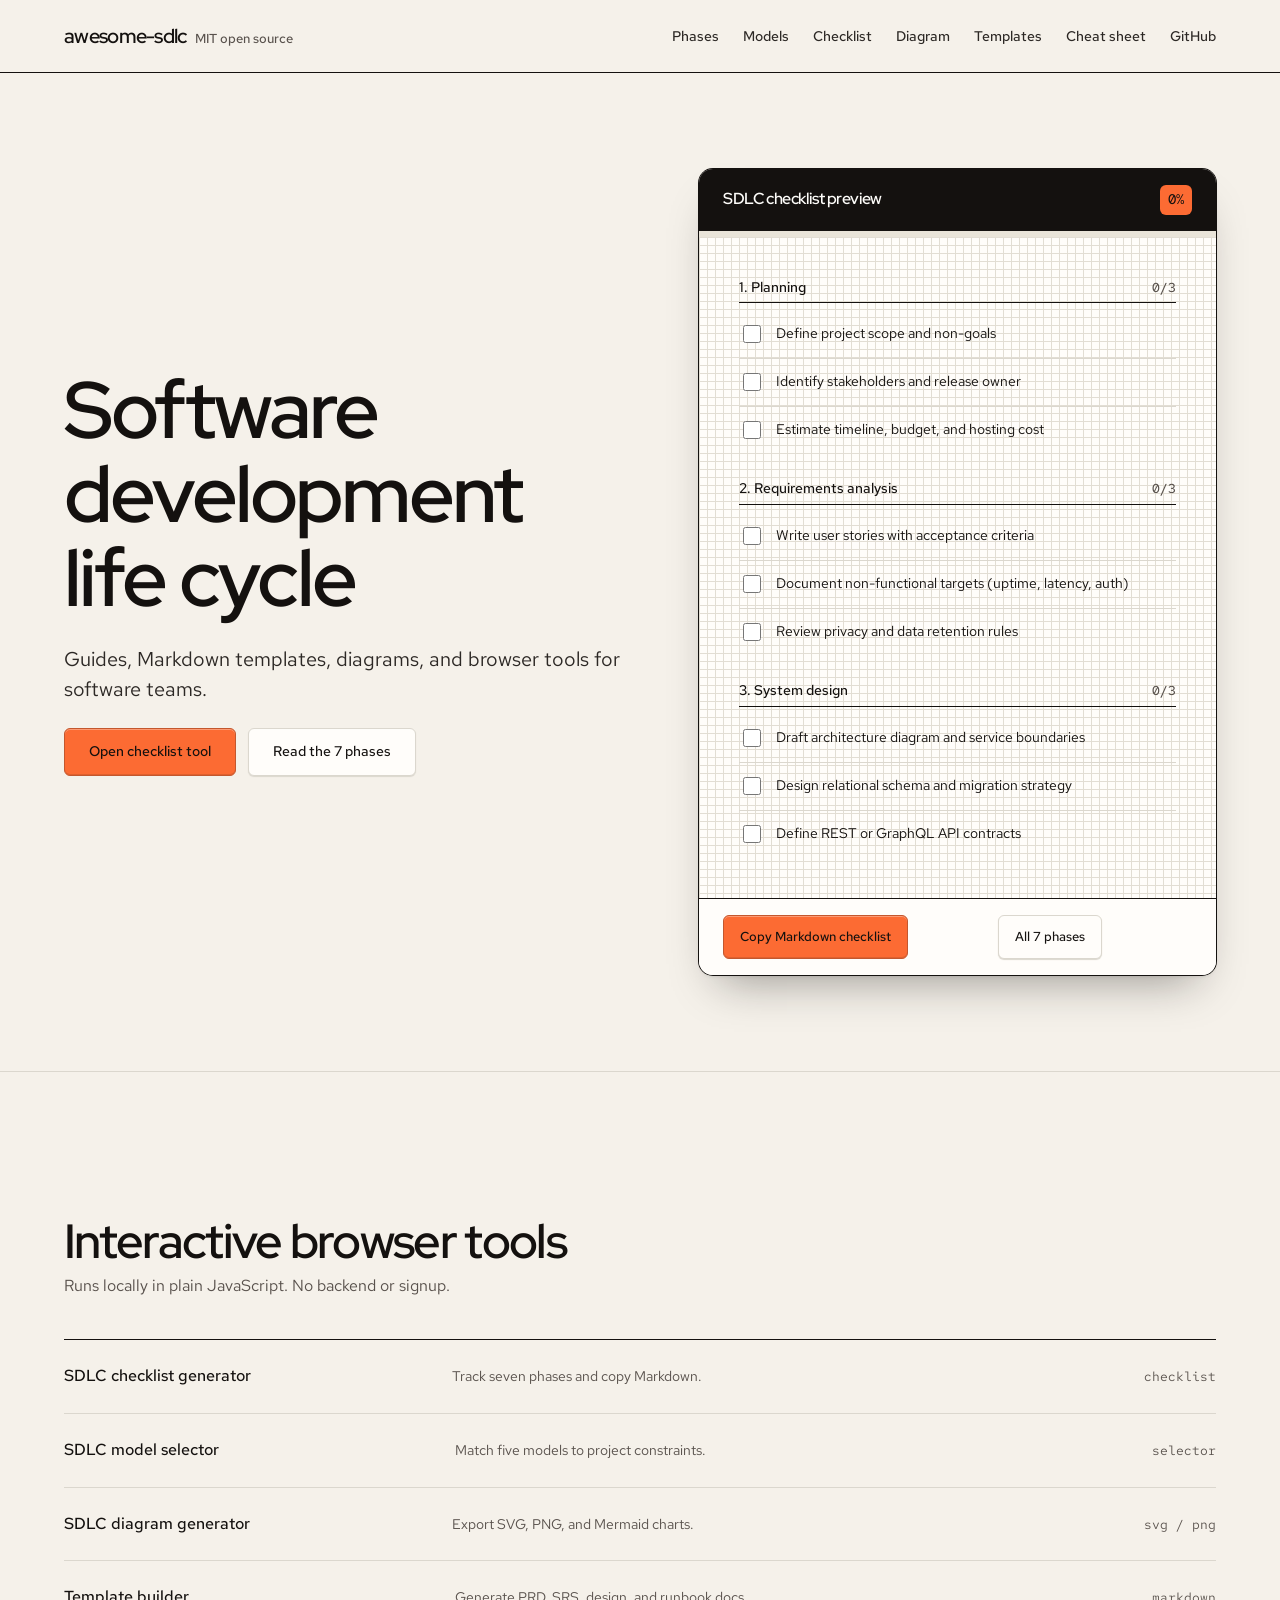
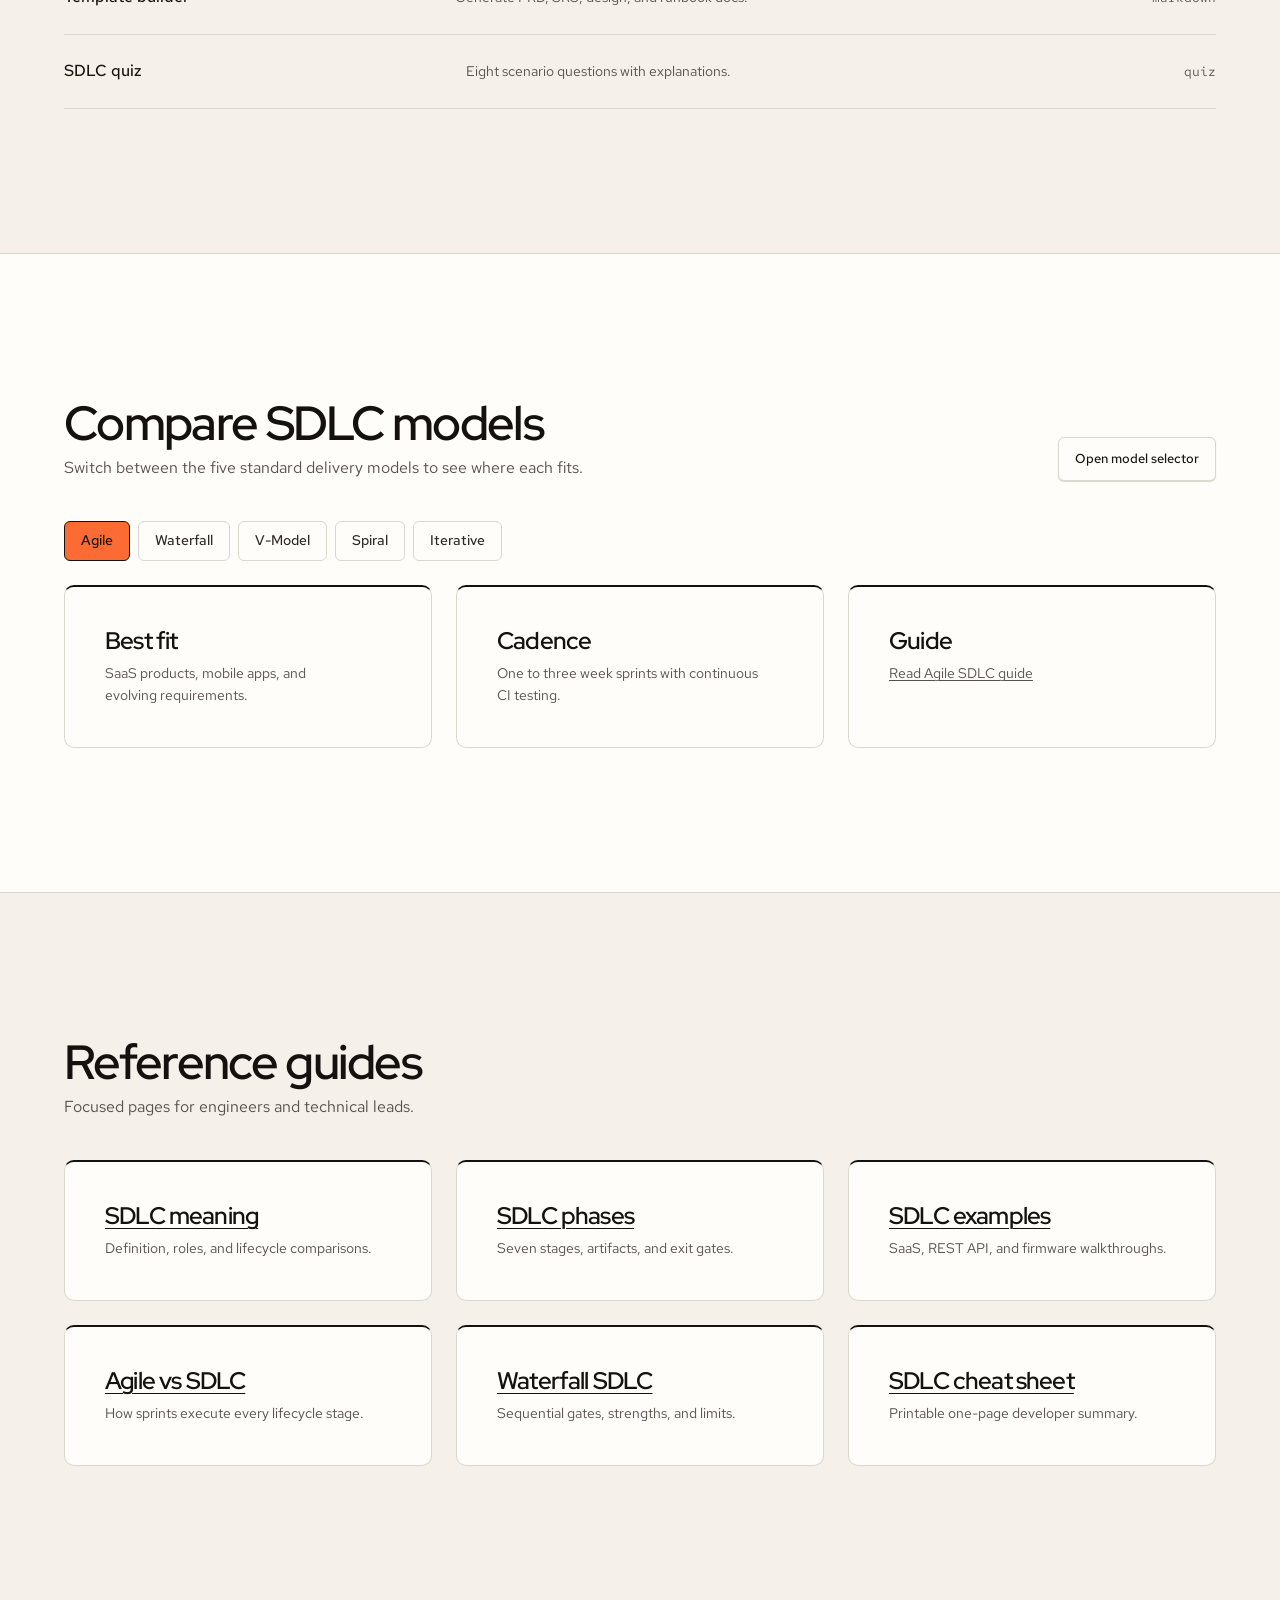
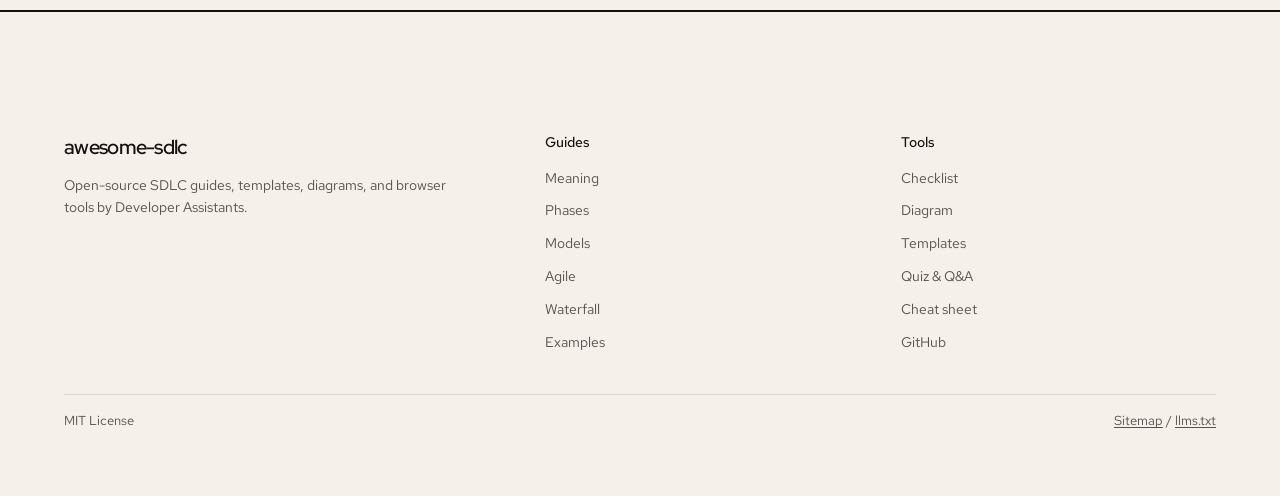
==== docs/index.html @ 7b8e0a0b "Initial release: SDLC guides, Markdown templates, diagrams, and interactive browser tools" ====
<!DOCTYPE html>
<html lang="en">
<head>
  <meta charset="UTF-8">
  <meta name="viewport" content="width=device-width, initial-scale=1.0">
  <meta name="google-site-verification" content="HqgfQrEQATXaycciOAu8GzuJP8BSRHtaR1JrgBtnApU" />
  <title>Software Development Life Cycle (SDLC): Complete Guide, Templates & Tools</title>
  <meta name="description" content="Free open-source Software Development Life Cycle (SDLC) guide, 7 phases, models comparison, downloadable templates, diagrams, and interactive browser tools.">
  <link rel="canonical" href="https://developer-assistants.github.io/awesome-sdlc/">
  <meta property="og:type" content="website">
  <meta property="og:title" content="Software Development Life Cycle (SDLC): Complete Guide, Templates & Tools">
  <meta property="og:description" content="Free open-source Software Development Life Cycle (SDLC) guide, 7 phases, models comparison, downloadable templates, diagrams, and interactive browser tools.">
  <meta property="og:url" content="https://developer-assistants.github.io/awesome-sdlc/">
  <meta name="twitter:card" content="summary">
  <meta name="twitter:title" content="Software Development Life Cycle (SDLC): Complete Guide, Templates & Tools">
  <meta name="twitter:description" content="Free open-source Software Development Life Cycle (SDLC) guide, 7 phases, models comparison, downloadable templates, diagrams, and interactive browser tools.">
  <link rel="preconnect" href="https://fonts.googleapis.com">
  <link rel="preconnect" href="https://fonts.gstatic.com" crossorigin>
  <link href="https://fonts.googleapis.com/css2?family=Red+Hat+Display:wght@600&family=Red+Hat+Text:wght@400;500&family=Red+Hat+Mono:wght@400;500&display=swap" rel="stylesheet">
  <link rel="stylesheet" href="./assets/site.css">
  <script type="application/ld+json">{"@context":"https://schema.org","@type":"WebSite","name":"Software Development Life Cycle (SDLC): Complete Guide, Templates & Tools","headline":"Software Development Life Cycle (SDLC): Complete Guide, Templates & Tools","description":"Free open-source Software Development Life Cycle (SDLC) guide, 7 phases, models comparison, downloadable templates, diagrams, and interactive browser tools.","url":"https://developer-assistants.github.io/awesome-sdlc/","isAccessibleForFree":true,"license":"https://opensource.org/licenses/MIT","publisher":{"@type":"Organization","name":"Developer Assistants","url":"https://github.com/developer-assistants"}}</script>
</head>
<body>
  <header class="site-header">
    <div class="container nav-bar">
      <a class="brand" href="./">
        <span>awesome-sdlc</span>
        <span class="brand-tag">MIT open source</span>
      </a>
      <nav aria-label="Primary navigation">
        <ul class="nav-list">
            <li><a href="./phases/">Phases</a></li>
            <li><a href="./models/">Models</a></li>
            <li><a href="./checklist/">Checklist</a></li>
            <li><a href="./diagram/">Diagram</a></li>
            <li><a href="./templates/">Templates</a></li>
            <li><a href="./cheat-sheet/">Cheat sheet</a></li>
            <li><a href="https://github.com/developer-assistants/awesome-sdlc">GitHub</a></li>
        </ul>
      </nav>
    </div>
  </header>

  <main>
    <section class="hero">
      <div class="container hero-grid">
        <div class="hero-copy">
          <h1>Software development life cycle</h1>
          <p class="lead">Guides, Markdown templates, diagrams, and browser tools for software teams.</p>
          <div class="btn-row">
            <a class="btn btn--primary" href="./checklist/">Open checklist tool</a>
            <a class="btn" href="./phases/">Read the 7 phases</a>
          </div>
        </div>

        <div class="notebook-card" data-checklist-app="hero">
          <div class="notebook-head">
            <span class="notebook-title">SDLC checklist preview</span>
            <span class="notebook-stat" data-progress-pct>0%</span>
          </div>
          <div class="progress-track">
            <div class="progress-fill" data-progress-bar></div>
          </div>
          <div class="notebook-body" data-checklist-body>
            <div class="phase-group">
              <div class="phase-heading"><span>1. Planning</span><span class="phase-count">0/3</span></div>
              <ul class="check-list">
                <li class="check-item"><label><input type="checkbox"><span>Define project scope and non-goals</span></label></li>
                <li class="check-item"><label><input type="checkbox"><span>Identify stakeholders and release owner</span></label></li>
                <li class="check-item"><label><input type="checkbox"><span>Estimate timeline, budget, and hosting cost</span></label></li>
              </ul>
            </div>
          </div>
          <div class="notebook-foot">
            <button type="button" class="btn btn--primary btn--sm" data-copy-md>Copy Markdown checklist</button>
            <a class="btn btn--sm" href="./checklist/">All 7 phases</a>
            <span class="status-note" data-checklist-status aria-live="polite"></span>
          </div>
        </div>
      </div>
    </section>

    <section class="section">
      <div class="container">
        <div class="section-head">
          <div>
            <h2>Interactive browser tools</h2>
            <p>Runs locally in plain JavaScript. No backend or signup.</p>
          </div>
        </div>
        <ul class="ruled-list">
          <li class="ruled-row">
            <a href="./checklist/">SDLC checklist generator</a>
            <span class="ruled-desc">Track seven phases and copy Markdown.</span>
            <span class="ruled-meta">checklist</span>
          </li>
          <li class="ruled-row">
            <a href="./models/">SDLC model selector</a>
            <span class="ruled-desc">Match five models to project constraints.</span>
            <span class="ruled-meta">selector</span>
          </li>
          <li class="ruled-row">
            <a href="./diagram/">SDLC diagram generator</a>
            <span class="ruled-desc">Export SVG, PNG, and Mermaid charts.</span>
            <span class="ruled-meta">svg / png</span>
          </li>
          <li class="ruled-row">
            <a href="./templates/">Template builder</a>
            <span class="ruled-desc">Generate PRD, SRS, design, and runbook docs.</span>
            <span class="ruled-meta">markdown</span>
          </li>
          <li class="ruled-row">
            <a href="./interview-questions/">SDLC quiz</a>
            <span class="ruled-desc">Eight scenario questions with explanations.</span>
            <span class="ruled-meta">quiz</span>
          </li>
        </ul>
      </div>
    </section>

    <section class="section section--alt">
      <div class="container">
        <div class="section-head">
          <div>
            <h2>Compare SDLC models</h2>
            <p>Switch between the five standard delivery models to see where each fits.</p>
          </div>
          <a class="btn btn--sm" href="./models/">Open model selector</a>
        </div>

        <div data-model-tabs>
          <div class="tab-strip" role="tablist" aria-label="SDLC models">
            <button type="button" class="tab-btn" role="tab" aria-selected="true" aria-controls="panel-agile">Agile</button>
            <button type="button" class="tab-btn" role="tab" aria-selected="false" aria-controls="panel-waterfall">Waterfall</button>
            <button type="button" class="tab-btn" role="tab" aria-selected="false" aria-controls="panel-vmodel">V-Model</button>
            <button type="button" class="tab-btn" role="tab" aria-selected="false" aria-controls="panel-spiral">Spiral</button>
            <button type="button" class="tab-btn" role="tab" aria-selected="false" aria-controls="panel-iterative">Iterative</button>
          </div>

          <div id="panel-agile" role="tabpanel" class="grid-3">
            <div class="sheet-box">
              <h3>Best fit</h3>
              <p>SaaS products, mobile apps, and evolving requirements.</p>
            </div>
            <div class="sheet-box">
              <h3>Cadence</h3>
              <p>One to three week sprints with continuous CI testing.</p>
            </div>
            <div class="sheet-box">
              <h3>Guide</h3>
              <p><a href="./agile/">Read Agile SDLC guide</a></p>
            </div>
          </div>
          <div id="panel-waterfall" role="tabpanel" class="grid-3" hidden>
            <div class="sheet-box">
              <h3>Best fit</h3>
              <p>Fixed-scope contracts and regulated stage-gate work.</p>
            </div>
            <div class="sheet-box">
              <h3>Cadence</h3>
              <p>Sequential phases with formal sign-off before coding.</p>
            </div>
            <div class="sheet-box">
              <h3>Guide</h3>
              <p><a href="./waterfall/">Read Waterfall SDLC guide</a></p>
            </div>
          </div>
          <div id="panel-vmodel" role="tabpanel" class="grid-3" hidden>
            <div class="sheet-box">
              <h3>Best fit</h3>
              <p>Medical devices, aerospace, and audited banking.</p>
            </div>
            <div class="sheet-box">
              <h3>Cadence</h3>
              <p>Every specification pairs directly with a verification test.</p>
            </div>
            <div class="sheet-box">
              <h3>Guide</h3>
              <p><a href="./models/">Open SDLC model selector</a></p>
            </div>
          </div>
          <div id="panel-spiral" role="tabpanel" class="grid-3" hidden>
            <div class="sheet-box">
              <h3>Best fit</h3>
              <p>Large, novel R&amp;D systems with high technical risk.</p>
            </div>
            <div class="sheet-box">
              <h3>Cadence</h3>
              <p>Repeats objectives, risk prototypes, build, and review.</p>
            </div>
            <div class="sheet-box">
              <h3>Guide</h3>
              <p><a href="./models/">Open SDLC model selector</a></p>
            </div>
          </div>
          <div id="panel-iterative" role="tabpanel" class="grid-3" hidden>
            <div class="sheet-box">
              <h3>Best fit</h3>
              <p>Platform migrations with clear core architecture.</p>
            </div>
            <div class="sheet-box">
              <h3>Cadence</h3>
              <p>Thin end-to-end release expanded over planned milestones.</p>
            </div>
            <div class="sheet-box">
              <h3>Guide</h3>
              <p><a href="./models/">Open SDLC model selector</a></p>
            </div>
          </div>
        </div>
      </div>
    </section>

    <section class="section">
      <div class="container">
        <div class="section-head">
          <div>
            <h2>Reference guides</h2>
            <p>Focused pages for engineers and technical leads.</p>
          </div>
        </div>
        <div class="grid-3">
          <div class="sheet-box">
            <h3><a href="./meaning/">SDLC meaning</a></h3>
            <p>Definition, roles, and lifecycle comparisons.</p>
          </div>
          <div class="sheet-box">
            <h3><a href="./phases/">SDLC phases</a></h3>
            <p>Seven stages, artifacts, and exit gates.</p>
          </div>
          <div class="sheet-box">
            <h3><a href="./examples/">SDLC examples</a></h3>
            <p>SaaS, REST API, and firmware walkthroughs.</p>
          </div>
          <div class="sheet-box">
            <h3><a href="./agile/">Agile vs SDLC</a></h3>
            <p>How sprints execute every lifecycle stage.</p>
          </div>
          <div class="sheet-box">
            <h3><a href="./waterfall/">Waterfall SDLC</a></h3>
            <p>Sequential gates, strengths, and limits.</p>
          </div>
          <div class="sheet-box">
            <h3><a href="./cheat-sheet/">SDLC cheat sheet</a></h3>
            <p>Printable one-page developer summary.</p>
          </div>
        </div>
      </div>
    </section>
  </main>

  <footer class="site-footer">
    <div class="container">
      <div class="footer-grid">
        <div>
          <a class="brand" href="./">awesome-sdlc</a>
          <p class="footer-note">Open-source SDLC guides, templates, diagrams, and browser tools by Developer Assistants.</p>
        </div>
        <div>
          <div class="footer-col-title">Guides</div>
          <ul class="footer-links">
            <li><a href="./meaning/">Meaning</a></li>
            <li><a href="./phases/">Phases</a></li>
            <li><a href="./models/">Models</a></li>
            <li><a href="./agile/">Agile</a></li>
            <li><a href="./waterfall/">Waterfall</a></li>
            <li><a href="./examples/">Examples</a></li>
          </ul>
        </div>
        <div>
          <div class="footer-col-title">Tools</div>
          <ul class="footer-links">
            <li><a href="./checklist/">Checklist</a></li>
            <li><a href="./diagram/">Diagram</a></li>
            <li><a href="./templates/">Templates</a></li>
            <li><a href="./interview-questions/">Quiz &amp; Q&amp;A</a></li>
            <li><a href="./cheat-sheet/">Cheat sheet</a></li>
            <li><a href="https://github.com/developer-assistants/awesome-sdlc">GitHub</a></li>
          </ul>
        </div>
      </div>
      <div class="footer-bottom">
        <span>MIT License</span>
        <span><a href="./sitemap.xml">Sitemap</a> / <a href="./llms.txt">llms.txt</a></span>
      </div>
    </div>
  </footer>

  <script src="./assets/tools.js" defer></script>
</body>
</html>
---- docs/assets/site.css ----
/* Hallmark · shape: Split Studio · genre: modern-minimal · theme: Furrow (deal 3/3, seed software-development-life-cycle-d76c·232792c8·2026-11-25·r0) · job: try · draw: 160e1a
 * hero: Counter · nav: masthead · footer: letter close · imagery: the product · signature: live interactive SDLC checklist notebook card with instant markdown export in the hero
 * axes: light/grotesk-sans/warm · posture: committed · contrast: pass · fold: pass · v2.0.0 */
/* Hallmark · pre-emit critique: P5 H5 E5 S5 R5 V5 · weakest: visual density on reference subpages, kept each section ruled and capped to readable measure */
@import url("./tokens.css");
@import url("./base.css");

/* Masthead navigation */
.site-header {
  border-bottom: var(--rule-hair) solid var(--color-ink);
  background: var(--color-paper);
}

.nav-bar {
  display: flex;
  align-items: center;
  justify-content: space-between;
  gap: var(--space-lg);
  min-height: 72px;
  flex-wrap: wrap;
  padding-block: var(--space-sm);
}

.brand {
  display: inline-flex;
  align-items: baseline;
  gap: var(--space-xs);
  font-family: var(--font-display);
  font-weight: var(--display-weight);
  font-size: var(--text-lg);
  letter-spacing: var(--tracking-display);
  text-decoration: none;
  color: var(--color-ink);
}

.brand-tag {
  font-family: var(--font-body);
  font-size: var(--text-xs);
  font-weight: 500;
  color: var(--color-muted);
  letter-spacing: 0;
}

.nav-list {
  display: flex;
  align-items: center;
  gap: var(--space-lg);
  list-style: none;
  margin: 0;
  padding: 0;
  flex-wrap: wrap;
}

.nav-list a {
  font-size: var(--text-sm);
  font-weight: 500;
  color: var(--color-ink-2);
  text-decoration: none;
  padding-block: var(--space-2xs);
  border-bottom: 2px solid transparent;
  transition: border-color var(--dur-micro) var(--ease-out), color var(--dur-micro) var(--ease-out);
}

.nav-list a:hover,
.nav-list a[aria-current="page"] {
  color: var(--color-ink);
  border-bottom-color: var(--color-accent);
}

/* Moulded 6px keys (Furrow controls) */
.btn {
  display: inline-flex;
  align-items: center;
  justify-content: center;
  gap: var(--space-xs);
  min-height: 48px;
  padding: 0 var(--space-lg);
  border: var(--rule-hair) solid var(--color-rule);
  border-radius: var(--radius-pill);
  background: var(--color-paper-2);
  color: var(--color-ink);
  font-family: var(--font-body);
  font-size: var(--text-sm);
  font-weight: 500;
  text-decoration: none;
  cursor: pointer;
  box-shadow: inset 0 1px 0 var(--color-sheet), 0 1px 1px var(--color-rule);
  transition: transform var(--dur-micro) var(--ease-out), background-color var(--dur-micro) var(--ease-out), border-color var(--dur-micro) var(--ease-out);
}

.btn:hover {
  border-color: var(--color-ink);
  background: var(--color-sheet);
}

.btn:active {
  transform: translateY(1px);
}

.btn--primary {
  background: var(--color-accent);
  color: var(--color-accent-ink);
  border-color: color-mix(in oklab, var(--color-accent) 78%, var(--color-ink));
  box-shadow: inset 0 1px 0 color-mix(in oklab, var(--color-sheet) 32%, transparent), inset 0 -1px 0 color-mix(in oklab, var(--color-ink) 12%, transparent);
}

.btn--primary:hover {
  background: color-mix(in oklab, var(--color-accent) 92%, var(--color-ink));
  border-color: var(--color-ink);
}

.btn--sm {
  min-height: 44px;
  padding: 0 var(--space-md);
  font-size: var(--text-xs);
}

.btn-row {
  display: flex;
  flex-wrap: wrap;
  gap: var(--space-sm);
  align-items: center;
}

/* Split Studio hero (Counter posture) */
.hero {
  min-height: calc(100svh - 73px);
  display: flex;
  align-items: center;
  padding-block: var(--space-3xl);
  border-bottom: var(--rule-hair) solid var(--color-rule);
}

.hero-grid {
  display: grid;
  grid-template-columns: minmax(0, 1.05fr) minmax(0, 0.95fr);
  gap: var(--space-2xl);
  align-items: center;
}

.hero-copy {
  display: flex;
  flex-direction: column;
  gap: var(--space-lg);
  min-width: 0;
}

.hero-copy h1 {
  font-size: var(--text-display);
  max-width: 14ch;
}

.hero-copy .lead {
  color: var(--color-ink-2);
  max-width: 44ch;
}

/* Furrow notebook card */
.notebook-card {
  border-radius: var(--radius-entry);
  background: var(--color-paper-2);
  box-shadow: 0 0 0 1px var(--color-ink), var(--shadow-lift);
  overflow: hidden;
  min-width: 0;
}

.notebook-head {
  display: flex;
  align-items: center;
  justify-content: space-between;
  gap: var(--space-md);
  padding: var(--space-md) var(--space-lg);
  background: var(--color-ink);
  color: var(--color-sheet);
}

.notebook-title {
  font-family: var(--font-display);
  font-weight: var(--display-weight);
  font-size: var(--text-md);
  letter-spacing: var(--tracking-display);
}

.notebook-stat {
  font-family: var(--font-outlier);
  font-size: var(--text-sm);
  font-weight: 500;
  font-variant-numeric: tabular-nums;
  padding: var(--space-2xs) var(--space-xs);
  border-radius: var(--radius-pill);
  background: var(--color-accent);
  color: var(--color-accent-ink);
}

.progress-track {
  height: 6px;
  background: var(--color-paper-3);
  overflow: hidden;
}

.progress-fill {
  height: 100%;
  background: var(--color-green);
  transform-origin: left center;
  transform: scaleX(0);
  transition: transform var(--dur-short) var(--ease-out);
}

.notebook-body {
  padding: var(--space-xl);
  background:
    linear-gradient(var(--color-grid) 1px, transparent 1px) 0 0 / 8px 8px,
    linear-gradient(90deg, var(--color-grid) 1px, transparent 1px) 0 0 / 8px 8px,
    var(--color-paper-2);
}

.notebook-foot {
  display: flex;
  align-items: center;
  justify-content: space-between;
  gap: var(--space-sm);
  flex-wrap: wrap;
  padding: var(--space-md) var(--space-lg);
  border-top: var(--rule-hair) solid var(--color-ink);
  background: var(--color-paper-2);
}

/* Checklist items */
.phase-group {
  margin-bottom: var(--space-lg);
}

.phase-group:last-child {
  margin-bottom: 0;
}

.phase-heading {
  font-family: var(--font-body);
  font-size: var(--text-sm);
  font-weight: 500;
  color: var(--color-ink);
  margin: 0 0 var(--space-xs);
  padding-bottom: var(--space-2xs);
  border-bottom: var(--rule-hair) solid var(--color-ink);
  display: flex;
  justify-content: space-between;
  align-items: baseline;
}

.phase-count {
  font-family: var(--font-outlier);
  font-size: var(--text-xs);
  color: var(--color-muted);
}

.check-list {
  list-style: none;
  margin: 0;
  padding: 0;
}

.check-item {
  display: flex;
  align-items: flex-start;
  gap: var(--space-sm);
  padding-block: var(--space-sm);
  border-bottom: var(--rule-hair) solid var(--color-rule);
}

.check-item:last-child {
  border-bottom: none;
}

.check-item label {
  display: flex;
  align-items: flex-start;
  gap: var(--space-sm);
  cursor: pointer;
  width: 100%;
  font-size: var(--text-sm);
  color: var(--color-ink);
}

.check-item input[type="checkbox"] {
  width: 18px;
  height: 18px;
  margin-top: var(--space-3xs);
  accent-color: var(--color-green);
  flex-shrink: 0;
  cursor: pointer;
}

.check-item.is-done span {
  text-decoration: line-through;
  color: var(--color-muted);
}

/* Sections & layout */
.section {
  padding-block: var(--section-gap);
}

.section--alt {
  background: var(--color-paper-2);
  border-top: var(--rule-hair) solid var(--color-rule);
  border-bottom: var(--rule-hair) solid var(--color-rule);
}

.section-head {
  display: flex;
  justify-content: space-between;
  align-items: flex-end;
  gap: var(--space-lg);
  flex-wrap: wrap;
  margin-bottom: var(--space-xl);
}

.section-head p {
  color: var(--color-muted);
  max-width: 54ch;
  margin-top: var(--space-xs);
}

/* Ruled index lists & tables */
.ruled-list {
  list-style: none;
  margin: 0;
  padding: 0;
  border-top: var(--rule-hair) solid var(--color-ink);
}

.ruled-row {
  display: grid;
  grid-template-columns: minmax(0, 1.1fr) minmax(0, 2fr) auto;
  gap: var(--space-md);
  align-items: baseline;
  padding-block: var(--space-lg);
  border-bottom: var(--rule-hair) solid var(--color-rule);
}

.ruled-row a {
  font-weight: 500;
  color: var(--color-ink);
  text-decoration: none;
}

.ruled-row a:hover {
  text-decoration: underline;
}

.ruled-desc {
  color: var(--color-muted);
  font-size: var(--text-sm);
}

.ruled-meta {
  font-family: var(--font-outlier);
  font-size: var(--text-xs);
  color: var(--color-muted);
  white-space: nowrap;
}

/* Grids */
.grid-2 {
  display: grid;
  grid-template-columns: repeat(2, minmax(0, 1fr));
  gap: var(--space-xl);
}

.grid-3 {
  display: grid;
  grid-template-columns: repeat(3, minmax(0, 1fr));
  gap: var(--space-lg);
}

.sheet-box {
  background: var(--color-sheet);
  border: var(--rule-hair) solid var(--color-rule);
  border-top: 2px solid var(--color-ink);
  border-radius: var(--radius-card);
  padding: var(--space-xl);
  min-width: 0;
}

.sheet-box h3 {
  margin-bottom: var(--space-xs);
}

.sheet-box p {
  color: var(--color-muted);
  font-size: var(--text-sm);
  margin-bottom: var(--space-md);
}

.sheet-box p:last-child {
  margin-bottom: 0;
}

/* Segmented tabs / switcher */
.tab-strip {
  display: flex;
  flex-wrap: wrap;
  gap: var(--space-xs);
  margin-bottom: var(--space-lg);
}

.tab-btn {
  min-height: 40px;
  padding: 0 var(--space-md);
  border: var(--rule-hair) solid var(--color-rule);
  border-radius: var(--radius-pill);
  background: var(--color-paper-2);
  color: var(--color-ink-2);
  font-size: var(--text-sm);
  font-weight: 500;
  cursor: pointer;
  transition: background-color var(--dur-micro) var(--ease-out), border-color var(--dur-micro) var(--ease-out);
}

.tab-btn:hover {
  border-color: var(--color-ink);
}

.tab-btn[aria-selected="true"],
.tab-btn.is-active {
  background: var(--color-accent);
  color: var(--color-accent-ink);
  border-color: var(--color-ink);
}

/* Data tables */
.table-wrap {
  overflow-x: auto;
  border-top: var(--rule-hair) solid var(--color-ink);
  background: var(--color-sheet);
}

.data-table {
  width: 100%;
  border-collapse: collapse;
  font-size: var(--text-sm);
}

.data-table th,
.data-table td {
  text-align: left;
  padding: var(--space-sm) var(--space-md);
  border-bottom: var(--rule-hair) solid var(--color-rule);
  vertical-align: top;
}

.data-table th {
  font-weight: 500;
  color: var(--color-ink);
  background: var(--color-paper-3);
}

.data-table td {
  color: var(--color-ink-2);
}

/* Breadcrumb & article header */
.page-header {
  padding-block: var(--space-xl) var(--space-lg);
  border-bottom: var(--rule-hair) solid var(--color-rule);
}

.breadcrumb {
  display: flex;
  flex-wrap: wrap;
  gap: var(--space-xs);
  font-size: var(--text-xs);
  color: var(--color-muted);
  margin-bottom: var(--space-md);
}

.breadcrumb a {
  color: var(--color-ink-2);
  text-decoration: none;
}

.breadcrumb a:hover {
  text-decoration: underline;
}

.page-header h1 {
  font-size: var(--text-display-s);
  max-width: 24ch;
  margin-bottom: var(--space-md);
}

.page-header .lead {
  color: var(--color-ink-2);
}

/* Prose content */
.prose {
  max-width: 72ch;
}

.prose h2 {
  font-size: var(--text-2xl);
  margin-top: var(--space-xl);
  margin-bottom: var(--space-sm);
}

.prose h3 {
  font-size: var(--text-lg);
  margin-top: var(--space-lg);
  margin-bottom: var(--space-xs);
}

.prose p {
  margin-bottom: var(--space-md);
  color: var(--color-ink-2);
}

.prose ul,
.prose ol {
  margin: 0 0 var(--space-md);
  padding-left: var(--space-lg);
  color: var(--color-ink-2);
}

.prose li {
  margin-bottom: var(--space-xs);
}

.code-block {
  font-family: var(--font-outlier);
  font-size: var(--text-xs);
  line-height: 1.6;
  background: var(--color-paper-3);
  border: var(--rule-hair) solid var(--color-rule);
  border-radius: var(--radius-pill);
  padding: var(--space-md);
  overflow-x: auto;
  white-space: pre-wrap;
  word-break: break-word;
  color: var(--color-ink);
  margin: 0;
}

/* Interactive form controls (Furrow fields) */
.tool-panel {
  border: var(--rule-hair) solid var(--color-ink);
  border-radius: var(--radius-entry);
  background: var(--color-paper-2);
  padding: var(--space-lg);
  box-shadow: var(--shadow-card);
}

.field-grid {
  display: grid;
  grid-template-columns: repeat(2, minmax(0, 1fr));
  gap: var(--space-md);
  margin-bottom: var(--space-lg);
}

.field {
  display: flex;
  flex-direction: column;
  gap: var(--space-2xs);
}

.field label {
  font-size: var(--text-xs);
  font-weight: 500;
  color: var(--color-muted);
}

.field input,
.field select,
.field textarea {
  min-height: 44px;
  padding: var(--space-xs) var(--space-sm);
  border: var(--rule-hair) solid var(--color-muted);
  border-radius: var(--radius-pill);
  background: var(--color-sheet);
  color: var(--color-ink);
  font-size: var(--text-sm);
}

.field textarea {
  min-height: 88px;
  resize: vertical;
}

.status-note {
  font-size: var(--text-xs);
  color: var(--color-green);
  font-weight: 500;
  min-height: 1.2em;
}

/* Diagram canvas wrapper */
.diagram-stage {
  background: var(--color-sheet);
  border: var(--rule-hair) solid var(--color-ink);
  border-radius: var(--radius-card);
  padding: var(--space-lg);
  overflow-x: auto;
  margin-block: var(--space-lg);
}

.diagram-stage svg {
  width: 100%;
  height: auto;
  max-width: 880px;
  margin-inline: auto;
}

/* Quiz controls */
.quiz-option {
  display: block;
  width: 100%;
  text-align: left;
  padding: var(--space-sm) var(--space-md);
  margin-bottom: var(--space-xs);
  border: var(--rule-hair) solid var(--color-rule);
  border-radius: var(--radius-pill);
  background: var(--color-sheet);
  color: var(--color-ink);
  cursor: pointer;
  font-size: var(--text-sm);
  transition: border-color var(--dur-micro) var(--ease-out), background-color var(--dur-micro) var(--ease-out);
}

.quiz-option:hover:not(:disabled) {
  border-color: var(--color-ink);
  background: var(--color-paper-3);
}

.quiz-option.is-correct {
  background: var(--color-green-soft);
  border-color: var(--color-green);
  color: var(--color-ink);
}

.quiz-option.is-wrong {
  background: var(--color-accent-soft);
  border-color: var(--color-error);
  color: var(--color-ink);
}

/* Details accordion for Q&A */
.qa-item {
  border-bottom: var(--rule-hair) solid var(--color-rule);
  padding-block: var(--space-md);
}

.qa-item summary {
  font-weight: 500;
  color: var(--color-ink);
  cursor: pointer;
  list-style: none;
  display: flex;
  justify-content: space-between;
  gap: var(--space-md);
}

.qa-item summary::-webkit-details-marker {
  display: none;
}

.qa-item p {
  margin-top: var(--space-sm);
  color: var(--color-ink-2);
  font-size: var(--text-sm);
  max-width: 72ch;
}

/* Letter-close footer */
.site-footer {
  border-top: 2px solid var(--color-ink);
  padding-block: var(--section-gap-s) var(--space-2xl);
  background: var(--color-paper);
}

.footer-grid {
  display: grid;
  grid-template-columns: minmax(0, 1.4fr) repeat(2, minmax(0, 1fr));
  gap: var(--space-xl);
  margin-bottom: var(--space-xl);
}

.footer-note {
  color: var(--color-muted);
  font-size: var(--text-sm);
  max-width: 44ch;
  margin-top: var(--space-sm);
}

.footer-col-title {
  font-size: var(--text-sm);
  font-weight: 500;
  color: var(--color-ink);
  margin-bottom: var(--space-sm);
}

.footer-links {
  list-style: none;
  margin: 0;
  padding: 0;
  display: flex;
  flex-direction: column;
  gap: var(--space-xs);
}

.footer-links a {
  font-size: var(--text-sm);
  color: var(--color-muted);
  text-decoration: none;
}

.footer-links a:hover {
  color: var(--color-ink);
  text-decoration: underline;
}

.footer-bottom {
  padding-top: var(--space-md);
  border-top: var(--rule-hair) solid var(--color-rule);
  display: flex;
  justify-content: space-between;
  flex-wrap: wrap;
  gap: var(--space-sm);
  font-size: var(--text-xs);
  color: var(--color-muted);
}

/* Responsive */
@media (max-width: 60rem) {
  .hero-grid,
  .grid-2,
  .grid-3,
  .field-grid,
  .footer-grid {
    grid-template-columns: minmax(0, 1fr);
  }

  .ruled-row {
    grid-template-columns: minmax(0, 1fr);
    gap: var(--space-2xs);
  }
}

@media print {
  .site-header,
  .site-footer,
  .btn-row,
  .tab-strip {
    display: none;
  }

  body {
    background: var(--color-sheet);
  }
}
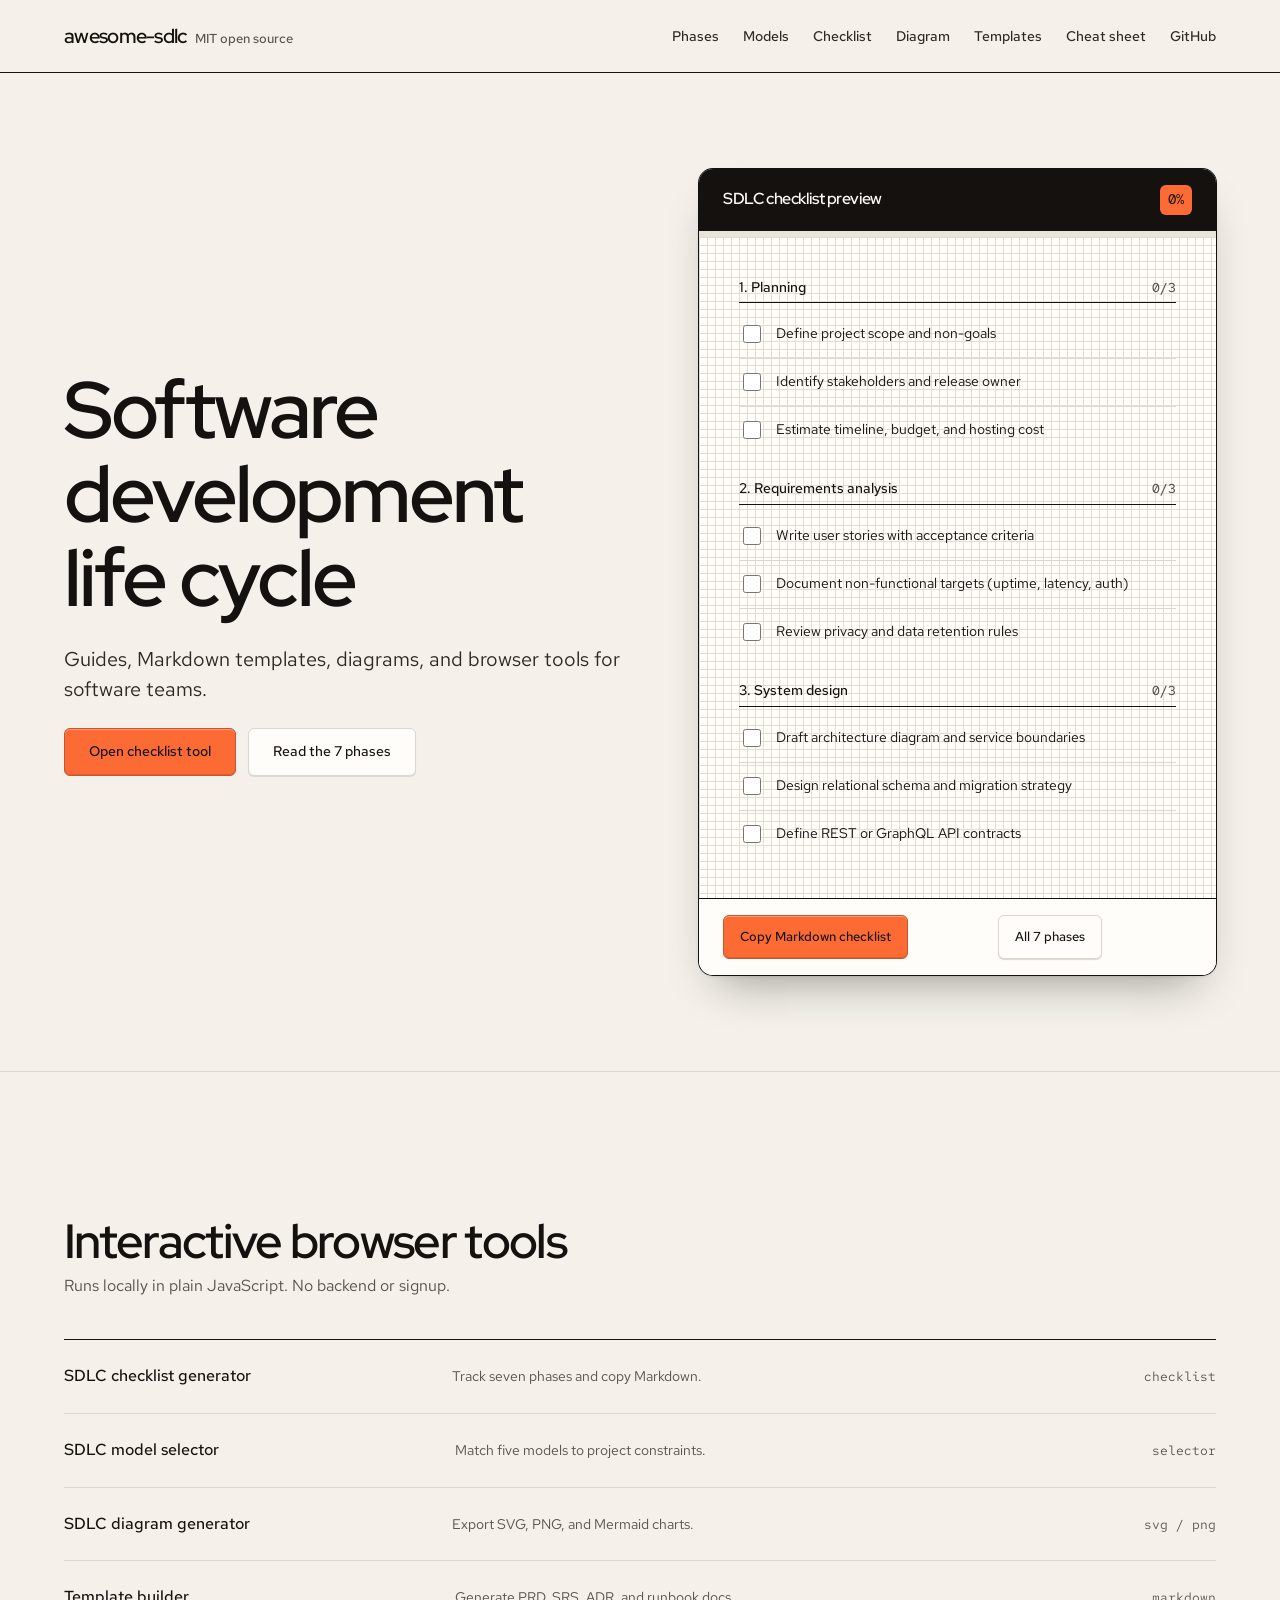
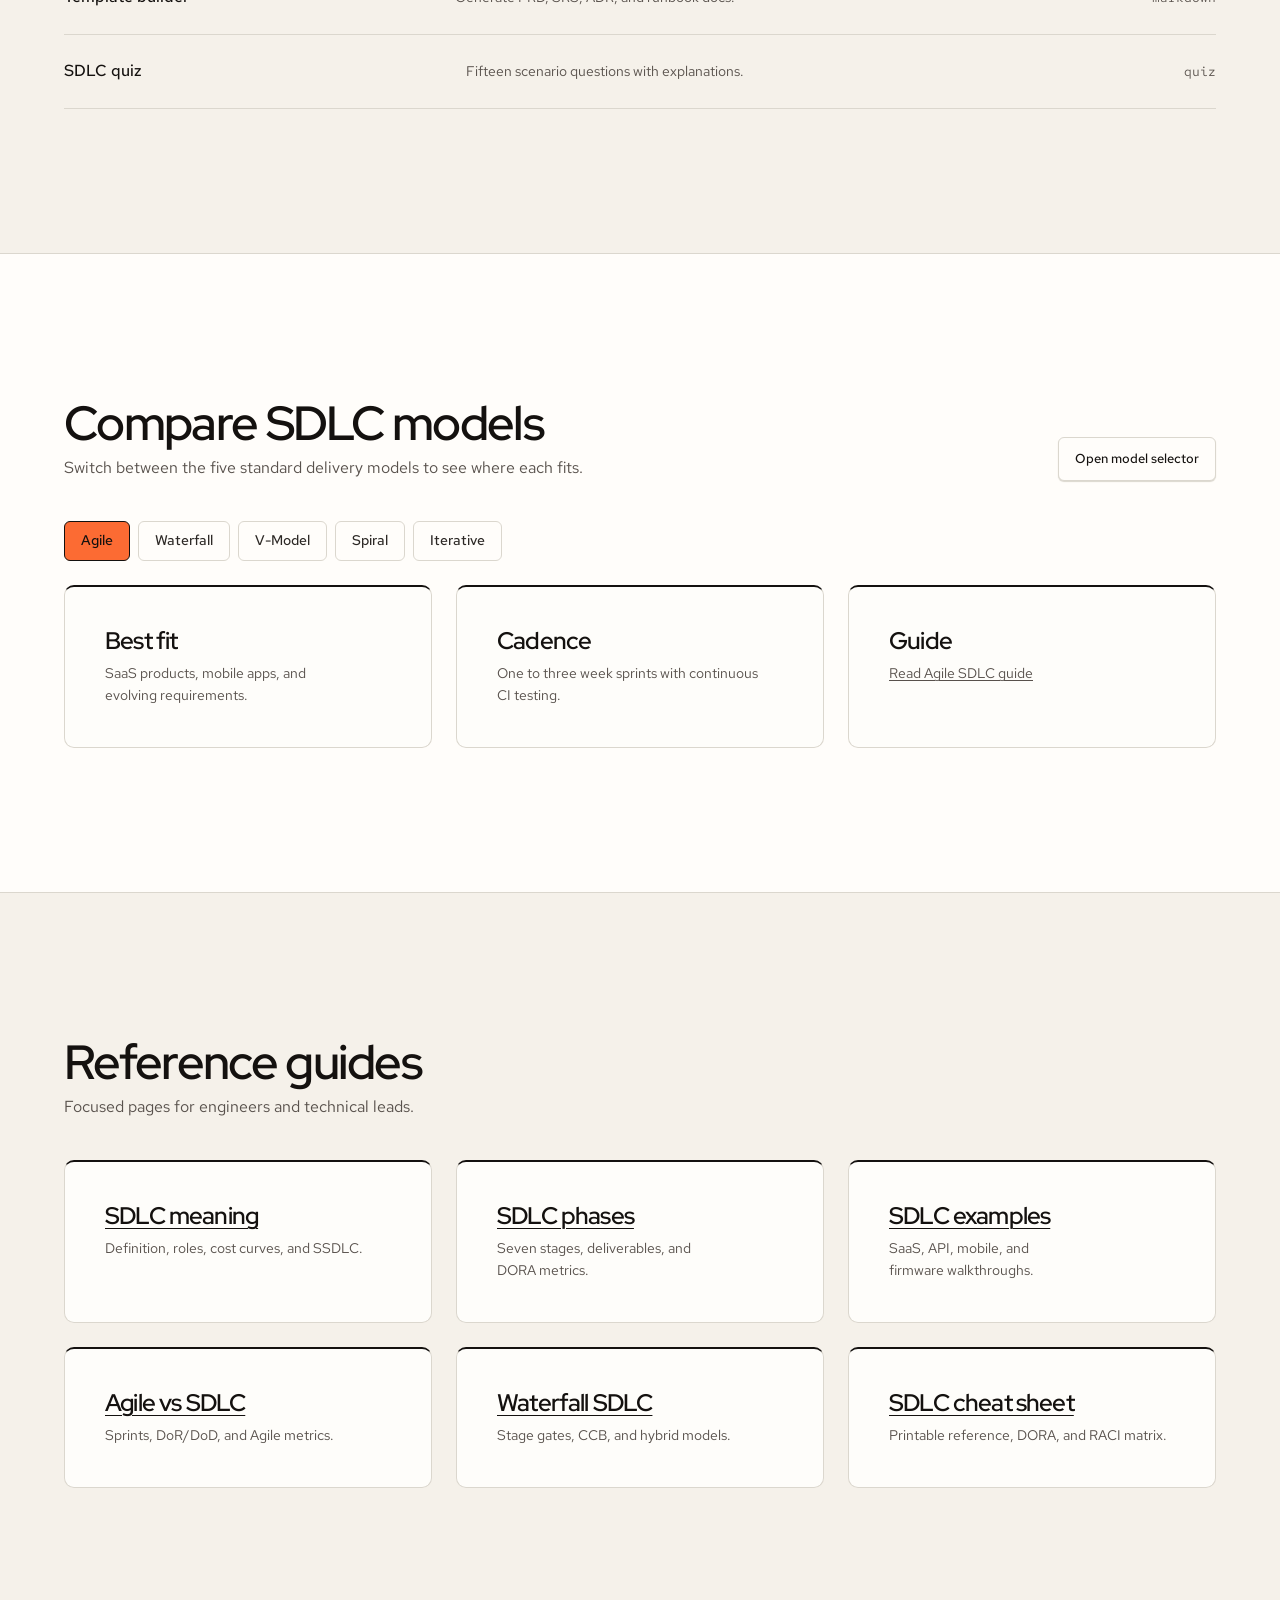
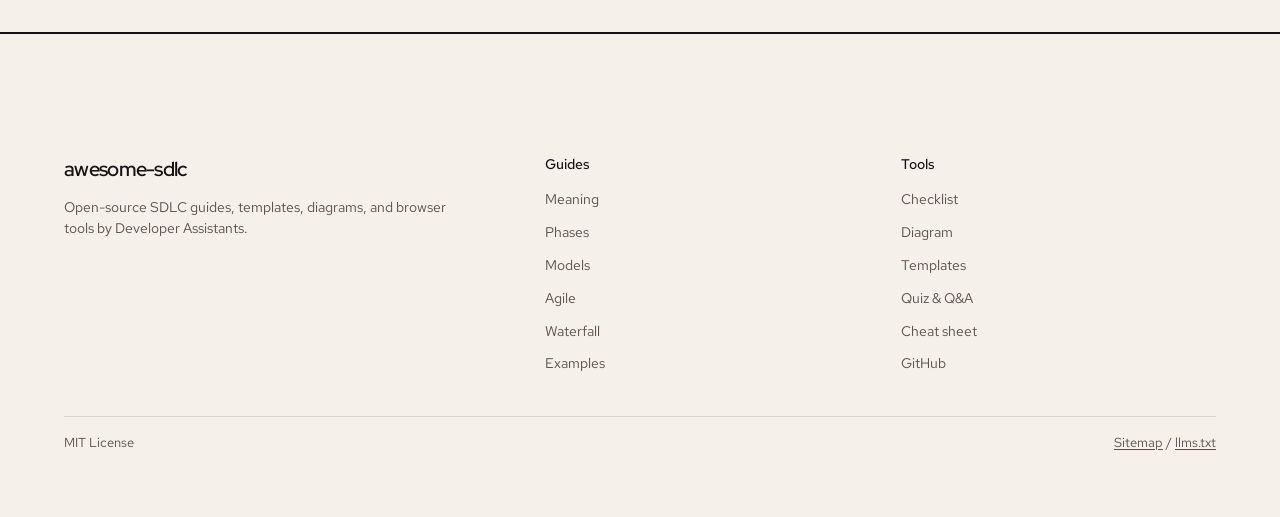
==== commit e6b9b4a0: "Expand SDLC guides, add DORA/SSDLC/RACI references, ADR & security templates, and 15-question quiz" ====
--- a/docs/index.html
+++ b/docs/index.html
@@ -106,12 +106,12 @@
           </li>
           <li class="ruled-row">
             <a href="./templates/">Template builder</a>
-            <span class="ruled-desc">Generate PRD, SRS, design, and runbook docs.</span>
+            <span class="ruled-desc">Generate PRD, SRS, ADR, and runbook docs.</span>
             <span class="ruled-meta">markdown</span>
           </li>
           <li class="ruled-row">
             <a href="./interview-questions/">SDLC quiz</a>
-            <span class="ruled-desc">Eight scenario questions with explanations.</span>
+            <span class="ruled-desc">Fifteen scenario questions with explanations.</span>
             <span class="ruled-meta">quiz</span>
           </li>
         </ul>
@@ -222,27 +222,27 @@
         <div class="grid-3">
           <div class="sheet-box">
             <h3><a href="./meaning/">SDLC meaning</a></h3>
-            <p>Definition, roles, and lifecycle comparisons.</p>
+            <p>Definition, roles, cost curves, and SSDLC.</p>
           </div>
           <div class="sheet-box">
             <h3><a href="./phases/">SDLC phases</a></h3>
-            <p>Seven stages, artifacts, and exit gates.</p>
+            <p>Seven stages, deliverables, and DORA metrics.</p>
           </div>
           <div class="sheet-box">
             <h3><a href="./examples/">SDLC examples</a></h3>
-            <p>SaaS, REST API, and firmware walkthroughs.</p>
+            <p>SaaS, API, mobile, and firmware walkthroughs.</p>
           </div>
           <div class="sheet-box">
             <h3><a href="./agile/">Agile vs SDLC</a></h3>
-            <p>How sprints execute every lifecycle stage.</p>
+            <p>Sprints, DoR/DoD, and Agile metrics.</p>
           </div>
           <div class="sheet-box">
             <h3><a href="./waterfall/">Waterfall SDLC</a></h3>
-            <p>Sequential gates, strengths, and limits.</p>
+            <p>Stage gates, CCB, and hybrid models.</p>
           </div>
           <div class="sheet-box">
             <h3><a href="./cheat-sheet/">SDLC cheat sheet</a></h3>
-            <p>Printable one-page developer summary.</p>
+            <p>Printable reference, DORA, and RACI matrix.</p>
           </div>
         </div>
       </div>
